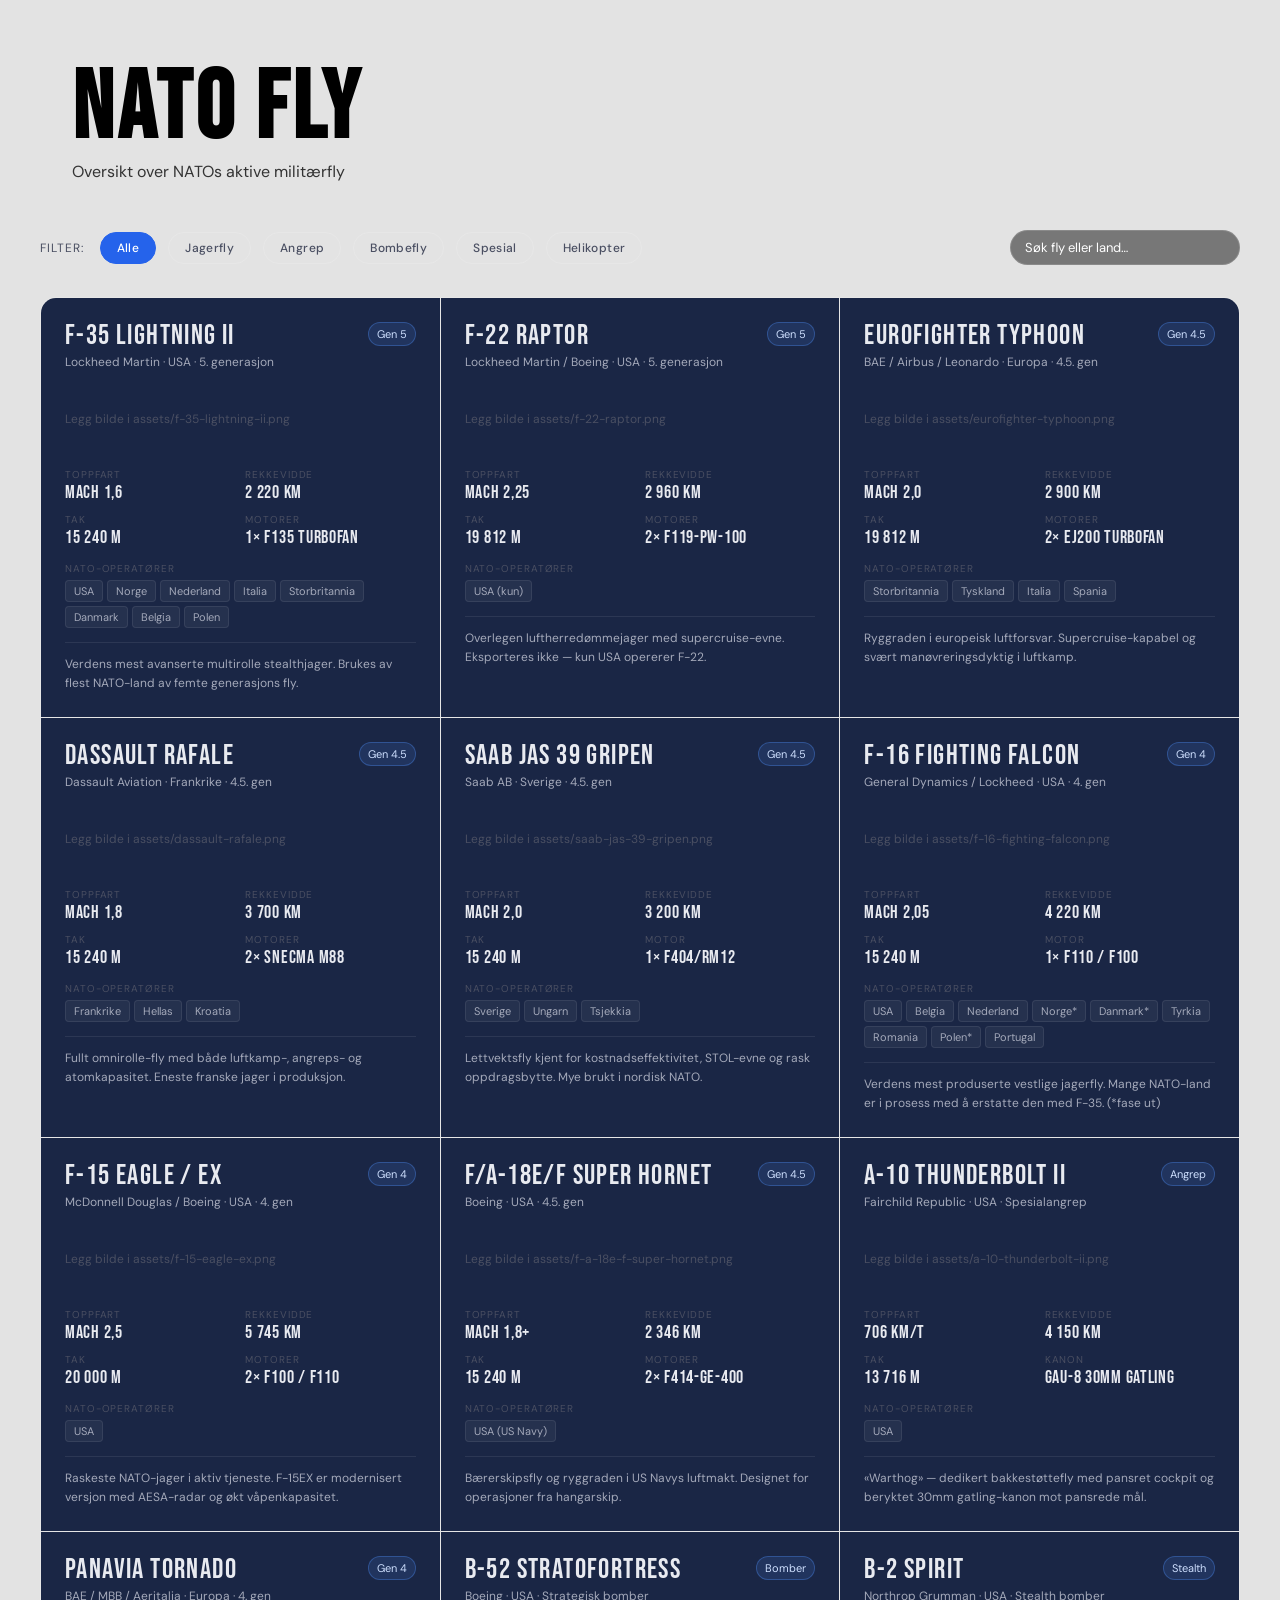
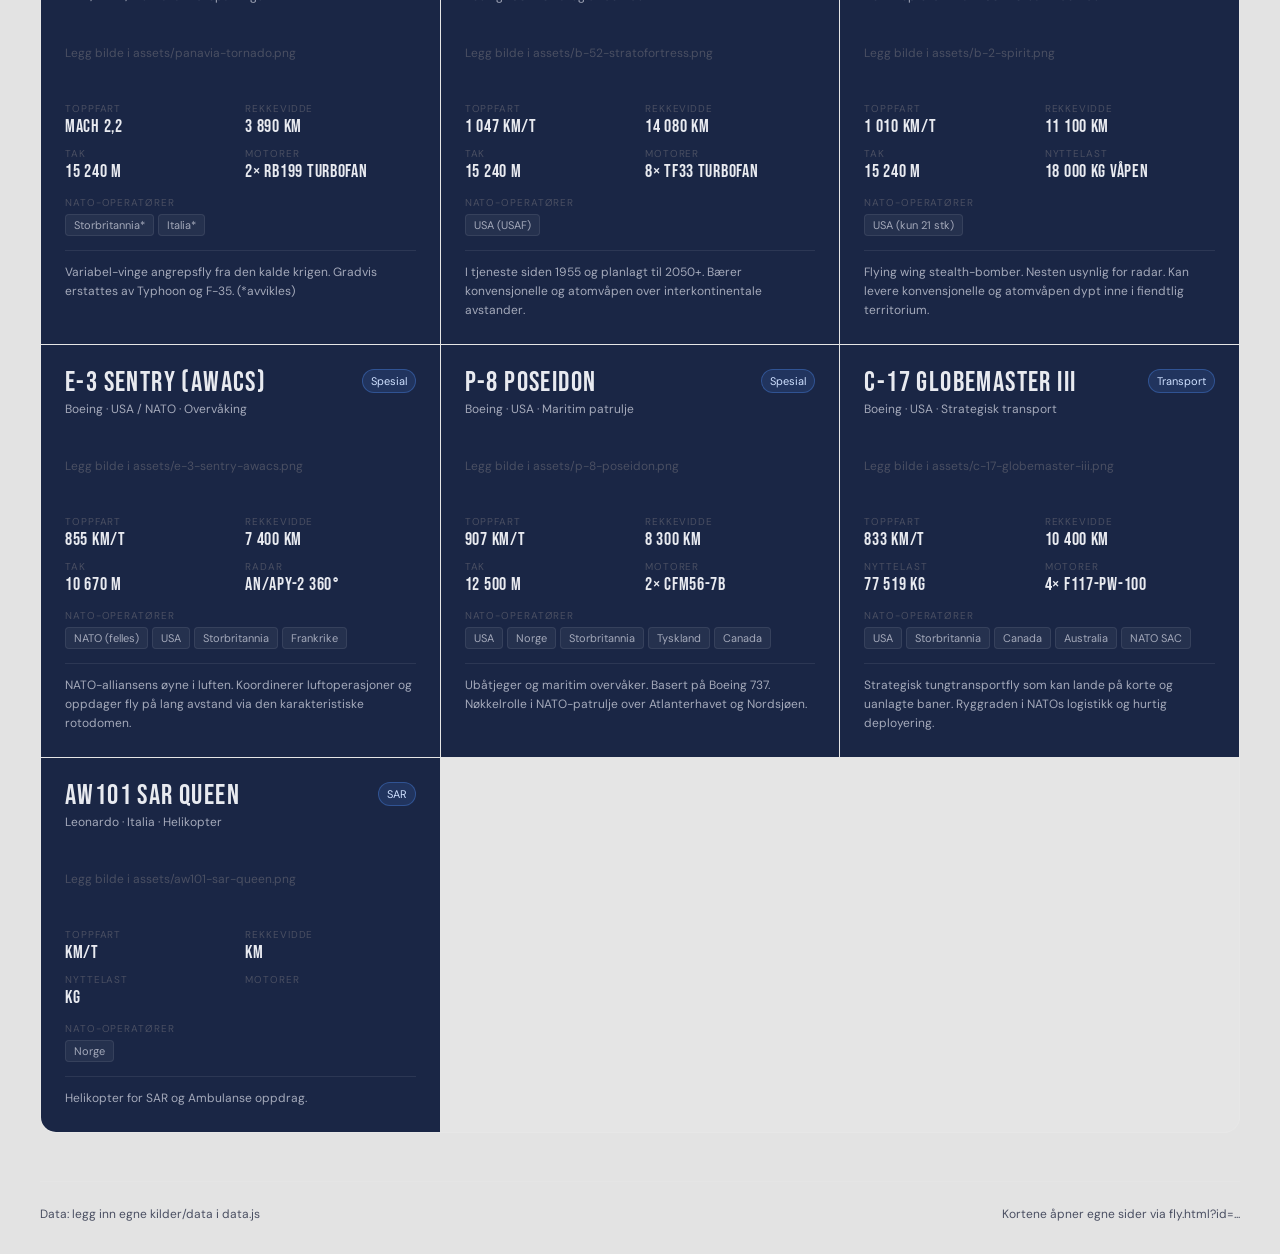
==== index.html @ 0f0e43db "Add files via upload" ====
<!DOCTYPE html>
<html lang="no">
<head>
  <meta charset="UTF-8" />
  <meta name="viewport" content="width=device-width, initial-scale=1.0" />
  <title>NATO Flykatalog</title>
  <link rel="preconnect" href="https://fonts.googleapis.com" />
  <link href="https://fonts.googleapis.com/css2?family=Bebas+Neue&family=DM+Sans:wght@300;400;500&display=swap" rel="stylesheet" />
  <link rel="stylesheet" href="style.css" />
</head>
<body>
  <section class="hero">
    <h1 class="hero-title">NATO FLY</h1>
    <p class="hero-desc">Oversikt over NATOs aktive militærfly</p>
  </section>

  <div class="controls">
    <span class="controls-label">Filter:</span>
    <button class="filter-btn active" onclick="filtrer(this,'alle')">Alle</button>
    <button class="filter-btn" onclick="filtrer(this,'jager')">Jagerfly</button>
    <button class="filter-btn" onclick="filtrer(this,'angrep')">Angrep</button>
    <button class="filter-btn" onclick="filtrer(this,'bomber')">Bombefly</button>
    <button class="filter-btn" onclick="filtrer(this,'spesial')">Spesial</button>
    <button class="filter-btn" onclick="filtrer(this,'helikopter')">Helikopter</button>
    <div class="search-wrap">
      <input type="text" id="search" placeholder="Søk fly eller land…" oninput="oppdater()" />
    </div>
  </div>

  <div class="grid" id="flyGrid"></div>
  <div id="ingen">Ingen fly funnet. Prøv et annet søk eller filter.</div>

  <footer>
    <span>Data: legg inn egne kilder/data i data.js</span>
    <span>Kortene åpner egne sider via fly.html?id=...</span>
  </footer>

  <script src="data.js"></script>
  <script src="index.js"></script>
</body>
</html>
---- style.css ----
*, *::before, *::after { box-sizing: border-box; margin: 0; padding: 0; }

:root {
  --bg: #E3E3E3;
  --card: #1A2645;
  --card-hover: #1f2335;
  --border: rgba(255,255,255,0.08);
  --border2: rgba(255,255,255,0.14);
  --text: #e8eaf0;
  --muted: #a4a9ba;
  --dim: #4a4f62;
  --accent: #4f8ef7;
  --accent2: #2563eb;
  --radius-lg: 16px;
}

body {
  font-family: 'DM Sans', sans-serif;
  background: var(--bg);
  color: var(--text);
  min-height: 100vh;
}

.hero, .controls, .grid, footer, .detail-page { max-width: 1200px; margin-left: auto; margin-right: auto; }
.hero { padding: 4rem 2rem 3rem; }
.hero-title {
  font-family: 'Bebas Neue', sans-serif;
  font-size: clamp(56px, 8vw, 96px);
  line-height: 0.95;
  letter-spacing: 0.04em;
  color: black;
}
.hero-desc { color: #333; margin-top: 6px; }

.controls { margin-bottom: 2rem; display: flex; align-items: center; gap: 12px; flex-wrap: wrap; }
.controls-label { font-size: 12px; color: var(--dim); text-transform: uppercase; letter-spacing: 0.08em; margin-right: 4px; }
.filter-btn, .back-btn {
  font-family: 'DM Sans', sans-serif;
  font-size: 12px;
  font-weight: 500;
  padding: 7px 16px;
  border-radius: 99px;
  border: 1px solid var(--border2);
  background: transparent;
  color: var(--dim);
  cursor: pointer;
  transition: all 0.15s;
  letter-spacing: 0.03em;
  text-decoration: none;
}
.filter-btn:hover, .back-btn:hover { border-color: var(--accent); color: #111; }
.filter-btn.active { background: var(--accent2); border-color: var(--accent2); color: #fff; }
.search-wrap { margin-left: auto; position: relative; }
#search {
  font-family: 'DM Sans', sans-serif;
  font-size: 13px;
  padding: 8px 14px;
  background: #777;
  border: 1px solid var(--border2);
  border-radius: 99px;
  color: #fff;
  outline: none;
  width: 230px;
}
#search::placeholder { color: #fff; }

.grid {
  display: grid;
  grid-template-columns: repeat(auto-fill, minmax(300px, 1fr));
  gap: 1px;
  background: var(--border);
  border: 1px solid var(--border);
  border-radius: var(--radius-lg);
  overflow: hidden;
}
.fly-kort {
  background: var(--card);
  padding: 1.5rem;
  display: flex;
  flex-direction: column;
  gap: 14px;
  transition: background 0.15s, transform 0.15s;
  cursor: pointer;
  min-height: 360px;
}
.fly-kort:hover { background: var(--card-hover); transform: translateY(-2px); }
.kort-topp { display: flex; align-items: flex-start; justify-content: space-between; gap: 8px; }
.fly-navn { font-family: 'Bebas Neue', sans-serif; font-size: 28px; letter-spacing: 0.05em; line-height: 1; color: var(--text); }
.fly-sub { font-size: 12px; color: var(--muted); margin-top: 4px; }
.gen-badge { font-size: 11px; padding: 4px 8px; border-radius: 999px; background: rgba(79,142,247,.14); color: #cfe0ff; border: 1px solid rgba(79,142,247,.35); white-space: nowrap; }
.silhouette { height: 70px; display: flex; align-items: center; justify-content: flex-start; color: var(--dim); font-size: 12px; }
.silhouette img { height: 100%; width: auto; max-width: 100%; object-fit: contain; opacity: 0.9; }
.specs { display: grid; grid-template-columns: 1fr 1fr; gap: 10px; }
.spec { display: flex; flex-direction: column; gap: 2px; }
.spec-label { font-size: 10px; text-transform: uppercase; letter-spacing: 0.09em; color: var(--dim); }
.spec-val { font-family: 'Bebas Neue', sans-serif; font-size: 18px; letter-spacing: 0.04em; color: var(--text); line-height: 1.1; }
.brukere-label { font-size: 10px; text-transform: uppercase; letter-spacing: 0.09em; color: var(--dim); margin-bottom: 5px; }
.brukere { display: flex; flex-wrap: wrap; gap: 4px; }
.land-tag { font-size: 11px; padding: 3px 8px; border-radius: 4px; background: rgba(255,255,255,0.05); color: var(--muted); border: 1px solid var(--border); }
.highlight { font-size: 12px; color: var(--muted); line-height: 1.6; border-top: 1px solid var(--border); padding-top: 12px; }
#ingen { display: none; padding: 4rem 2rem; text-align: center; color: var(--dim); font-size: 14px; background: var(--card); border-radius: var(--radius-lg); border: 1px solid var(--border); max-width: 1200px; margin: 0 auto; }
footer { margin-top: 3rem; margin-bottom: 2rem; padding-top: 1.5rem; font-size: 12px; color: var(--dim); display: flex; justify-content: space-between; align-items: center; border-top: 1px solid var(--border); }

.detail-page { padding: 3rem 2rem; }
.detail-card { background: var(--card); border-radius: var(--radius-lg); padding: clamp(1.5rem, 4vw, 3rem); border: 1px solid var(--border); }
.detail-title { font-family: 'Bebas Neue', sans-serif; font-size: clamp(52px, 8vw, 92px); letter-spacing: .04em; line-height: .95; }
.detail-sub { color: var(--muted); margin: 8px 0 20px; }
.detail-layout { display: grid; grid-template-columns: 1.1fr .9fr; gap: 30px; align-items: start; }
.detail-image { min-height: 180px; border: 1px dashed var(--border2); border-radius: 14px; display: flex; align-items: center; justify-content: center; color: var(--dim); margin-bottom: 20px; }
.detail-image img { max-width: 100%; max-height: 260px; object-fit: contain; }
.detail-text { color: var(--muted); line-height: 1.8; font-size: 15px; }
.detail-specs { display: grid; grid-template-columns: 1fr; gap: 10px; }
.detail-spec-row { display: flex; justify-content: space-between; gap: 15px; border-bottom: 1px solid var(--border); padding: 10px 0; }
.detail-spec-row span:first-child { color: var(--dim); text-transform: uppercase; letter-spacing: .08em; font-size: 11px; }
.detail-spec-row span:last-child { color: var(--text); text-align: right; }
.not-found { color: #111; }

@media (max-width: 760px) {
  .hero { padding: 2.5rem 1rem 2rem; }
  .controls, .grid, footer { margin-left: 1rem; margin-right: 1rem; }
  .search-wrap { width: 100%; margin-left: 0; }
  #search { width: 100%; }
  footer { display: block; line-height: 1.7; }
  .detail-page { padding: 2rem 1rem; }
  .detail-layout { grid-template-columns: 1fr; }
}
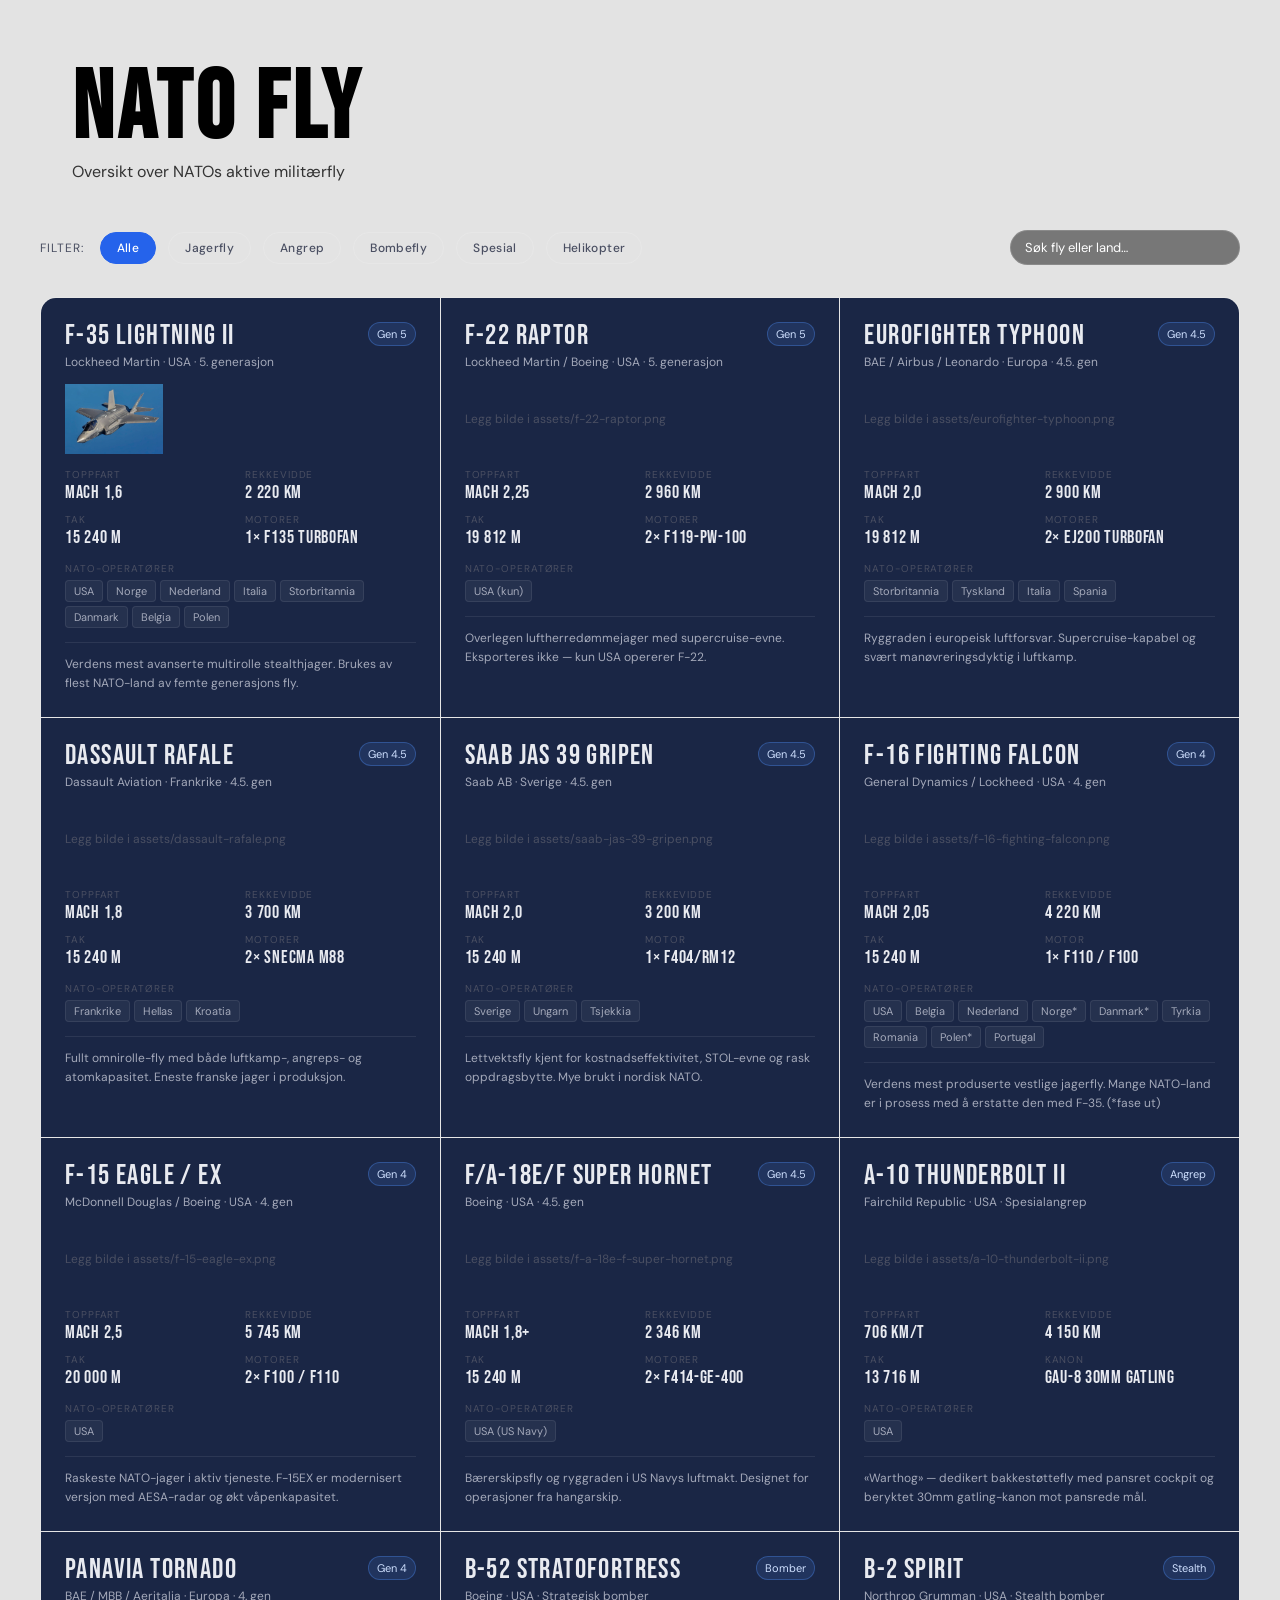
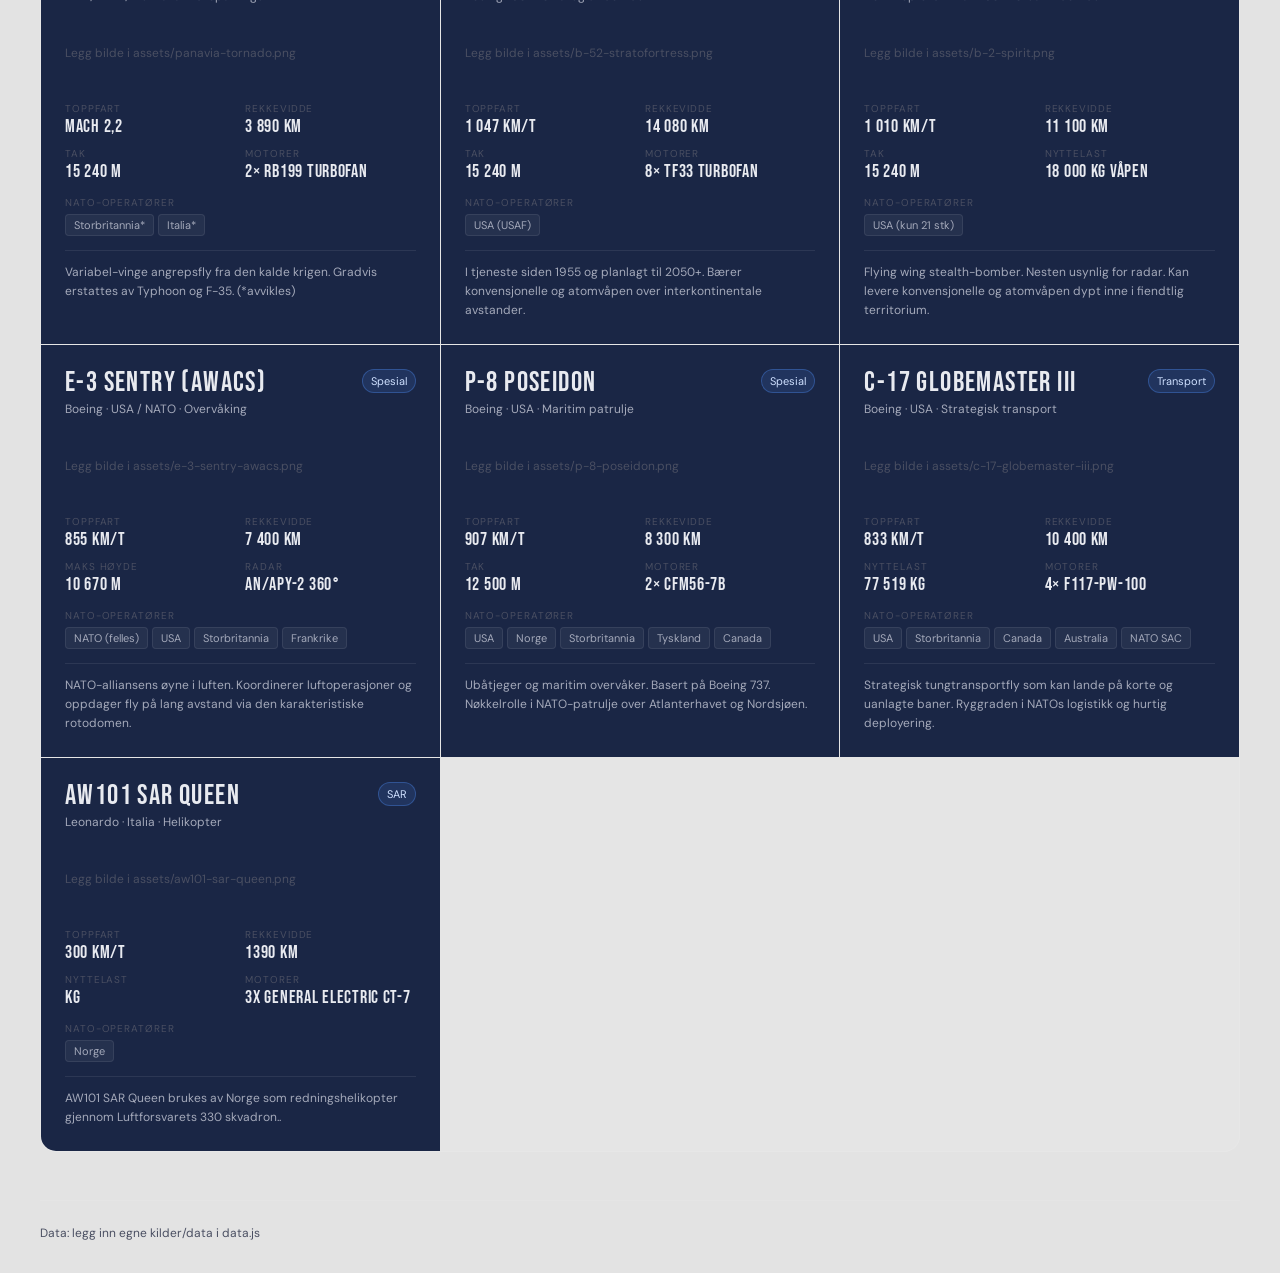
==== commit 844df234: "update index.html & data.js" ====
--- a/index.html
+++ b/index.html
@@ -32,7 +32,6 @@
 
   <footer>
     <span>Data: legg inn egne kilder/data i data.js</span>
-    <span>Kortene åpner egne sider via fly.html?id=...</span>
   </footer>
 
   <script src="data.js"></script>
